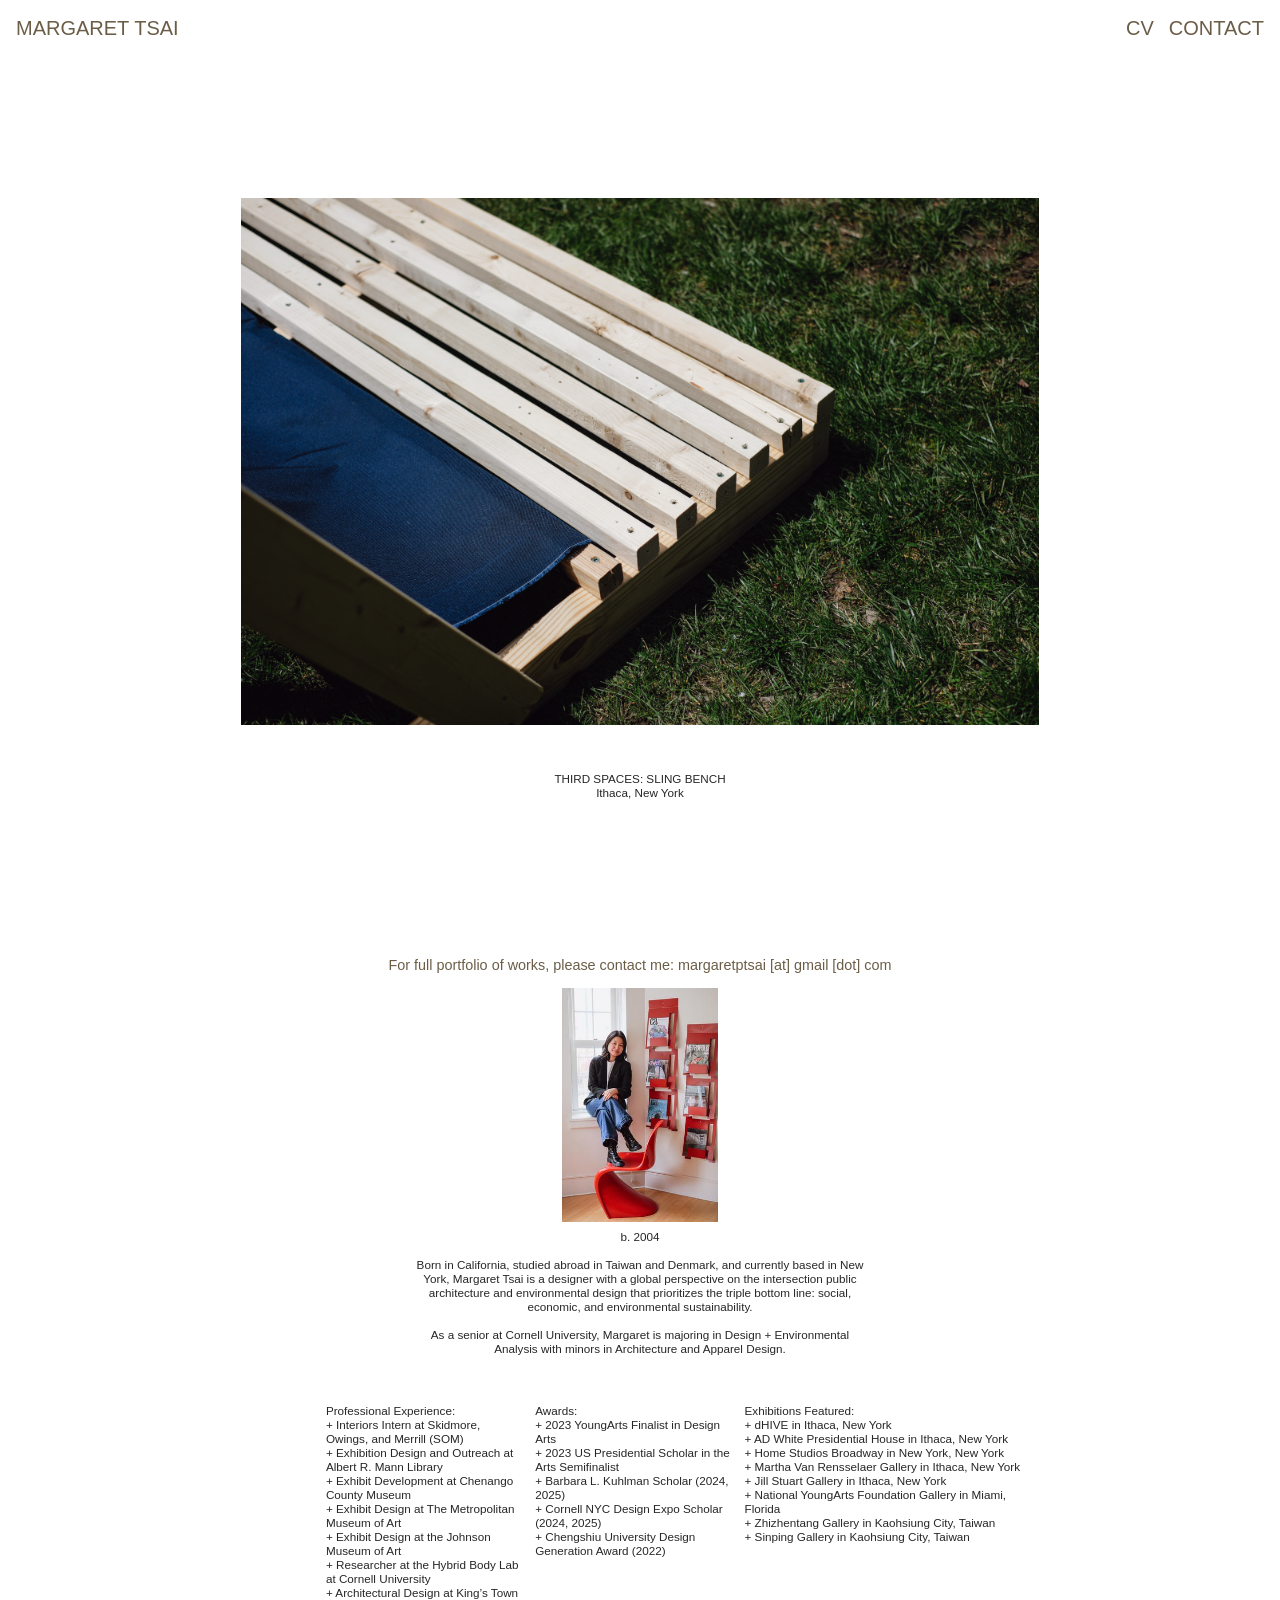
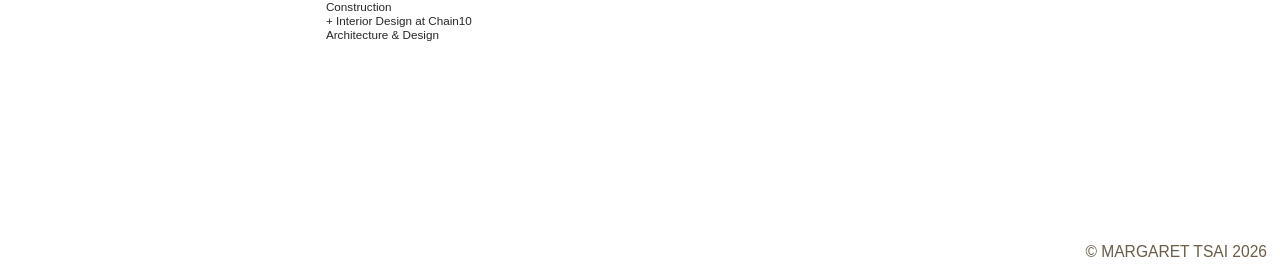
==== index.html @ 64386fed "first draft" ====
<!doctype html>
<html lang="en">
<head>
  <meta charset="utf-8">
  <meta name="viewport" content="width=device-width, initial-scale=1">
  <title>Margaret Tsai</title>
  <link rel="preconnect" href="https://fonts.googleapis.com">
  <link rel="preconnect" href="https://fonts.gstatic.com" crossorigin>
  <link href="https://fonts.googleapis.com/css2?family=Inter:wght@300;400&display=swap" rel="stylesheet">
  <link rel="stylesheet" href="css/style.css">
</head>
<body>
  <header class="site-header">
    <a class="site-title" href="index.html">MARGARET TSAI</a>
    <nav class="site-nav">
      <a href="cv.html">CV</a>
      <a href="contact.html">CONTACT</a>
    </nav>
  </header>

  <main id="top">
    <!--
      One carousel for all projects. Each .slide is one picture + its caption.
      To add pictures, copy a <figure class="slide"> block and change the src/caption.
    -->
    <section class="page">
      <div class="slideshow" tabindex="0" aria-roledescription="carousel" aria-label="Projects">
        <div class="slides">
          <figure class="slide">
            <img src="assets/images/sling-bench.png" alt="Third Spaces: Sling Bench">
            <figcaption class="caption">
              <span class="caption-title">THIRD SPACES: SLING BENCH</span>
              <span>Ithaca, New York</span>
            </figcaption>
          </figure>
          <figure class="slide">
            <img src="assets/images/snow-day.jpg" alt="What to Do on a Snow Day">
            <figcaption class="caption">
              <span class="caption-title">WHAT TO DO ON A SNOW DAY</span>
              <span>Ithaca, New York</span>
            </figcaption>
          </figure>
          <figure class="slide">
            <img src="assets/images/body-support-systems.jpg" alt="Body Support Systems">
            <figcaption class="caption">
              <span class="caption-title">BODY SUPPORT SYSTEMS</span>
              <span>3D print and concrete cast footwear</span>
            </figcaption>
          </figure>
          <figure class="slide">
            <img src="assets/images/madlyst-food-club.jpg" alt="Madlyst Food Club">
            <figcaption class="caption">
              <span class="caption-title">MADLYST FOOD CLUB</span>
              <span>55°41′34.75 N 12°37′5.17 E</span>
              <span>Refshaleøen, Copenhagen, Denmark</span>
            </figcaption>
          </figure>
          <figure class="slide">
            <img src="assets/images/cornell-study-space.jpg" alt="Cornell University Study Space">
            <figcaption class="caption">
              <span class="caption-title">CORNELL UNIVERSITY STUDY SPACE</span>
              <a href="https://geohack.toolforge.org/geohack.php?params=42_26_36_N_76_30_0_W" target="_blank" rel="noopener">42°26′36″N 76°30′0″W</a>
              <span>Ithaca, New York</span>
            </figcaption>
          </figure>
        </div>
      </div>
    </section>

    <p class="contact-note">For full portfolio of works, please contact me: margaretptsai [at] gmail [dot] com</p>

    <section class="page page--about" id="about">
      <div class="about-intro">
        <img src="assets/images/portrait.jpg" alt="Margaret Tsai">
        <div class="bio">
          <p>b. 2004</p>
          <p>Born in California, studied abroad in Taiwan and Denmark, and currently based in New York, Margaret Tsai is a designer with a global perspective on the intersection public architecture and environmental design that prioritizes the triple bottom line: social, economic, and environmental sustainability.</p>
          <p>As a senior at Cornell University, Margaret is majoring in Design + Environmental Analysis with minors in Architecture and Apparel Design.</p>
        </div>
      </div>

      <div class="about-lists">
        <div class="about-list about-list--experience">
          <p>Professional Experience:</p>
          <ul>
            <li>Interiors Intern at Skidmore, Owings, and Merrill (SOM)</li>
            <li>Exhibition Design and Outreach at Albert R. Mann Library</li>
            <li>Exhibit Development at Chenango County Museum</li>
            <li>Exhibit Design at The Metropolitan Museum of Art</li>
            <li>Exhibit Design at the Johnson Museum of Art</li>
            <li>Researcher at the Hybrid Body Lab at Cornell University</li>
            <li>Architectural Design at King’s Town Construction</li>
            <li>Interior Design at Chain10 Architecture &amp; Design</li>
          </ul>
        </div>
        <div class="about-list about-list--awards">
          <p>Awards:</p>
          <ul>
            <li>2023 YoungArts Finalist in Design Arts</li>
            <li>2023 US Presidential Scholar in the Arts Semifinalist</li>
            <li>Barbara L. Kuhlman Scholar (2024, 2025)</li>
            <li>Cornell NYC Design Expo Scholar (2024, 2025)</li>
            <li>Chengshiu University Design Generation Award (2022)</li>
          </ul>
        </div>
        <div class="about-list about-list--exhibitions">
          <p>Exhibitions Featured:</p>
          <ul>
            <li>dHIVE in Ithaca, New York</li>
            <li>AD White Presidential House in Ithaca, New York</li>
            <li>Home Studios Broadway in New York, New York</li>
            <li>Martha Van Rensselaer Gallery in Ithaca, New York</li>
            <li>Jill Stuart Gallery in Ithaca, New York</li>
            <li>National YoungArts Foundation Gallery in Miami, Florida</li>
            <li>Zhizhentang Gallery in Kaohsiung City, Taiwan</li>
            <li>Sinping Gallery in Kaohsiung City, Taiwan</li>
          </ul>
        </div>
      </div>
    </section>
  </main>

  <footer class="site-footer">
    <a href="#top">©</a> MARGARET TSAI 2026
  </footer>

  <script src="js/nav.js"></script>
  <script src="js/carousel.js"></script>
</body>
</html>
---- css/style.css ----
:root {
  --white: #ffffff;
  --black-85: rgba(0, 0, 0, 0.85);
  --clinker-75: rgba(58, 39, 10, 0.75);

  --font-1: "Helvetica Neue", Helvetica, Arial, sans-serif;
  --font-2: "Helvetica Neue", Helvetica, Arial, sans-serif;

  --page-pad: 12.96px;
  --frame-h: min(527.45px, 58.6vh);
  --frame-w: calc(var(--frame-h) * 1.5); /* carousel images are ~3:2 */
  --caption-gap: 46.65px;
}

*,
*::before,
*::after {
  box-sizing: border-box;
}

html {
  scroll-behavior: smooth;
}

body {
  position: relative; /* footer anchors to the bottom of the page */
  min-height: 100vh;
  margin: 0;
  background: var(--white);
  color: var(--black-85);
  font-family: var(--font-1);
  -webkit-font-smoothing: antialiased;
}

a {
  color: inherit;
  text-decoration: none;
}

p,
ul,
figure {
  margin: 0;
  padding: 0;
}

ul {
  list-style: none;
}

/* ---------- Header ---------- */

/* Three columns: [gutter | image | gutter]. Each label is centered in its gutter. */
.site-header {
  position: fixed;
  inset: 0 0 auto;
  z-index: 10;
  display: grid;
  grid-template-columns: 1fr min(var(--frame-w), calc(100% - 2 * var(--page-pad))) 1fr;
  align-items: center;
  height: 100vh;
  pointer-events: none;
  font-weight: 300;
  font-size: 28px;
  line-height: 33.6px;
  color: var(--clinker-75);
  white-space: nowrap;
}

.site-title {
  grid-column: 1;
  justify-self: center;
}

.site-nav {
  grid-column: 3;
  justify-self: center;
}

/* CV page: gutters line up with the outer columns of the CV grid */
.page-cv .site-header {
  grid-template-columns: repeat(4, 1fr);
  column-gap: 13px;
  padding: 0 var(--page-pad);
}

.page-cv .site-nav {
  grid-column: 4;
}

.site-header a {
  pointer-events: auto;
}

.site-nav {
  display: flex;
  gap: 0.75em;
}

/* ---------- Pages ---------- */

.page {
  display: flex;
  align-items: center;
  justify-content: center;
  min-height: 100vh;
  padding: var(--page-pad);
}

/* ---------- Slideshow ---------- */

/* Equal top/bottom padding keeps the picture + caption centered in the viewport;
   the bottom padding holds the slide counter. */
.slideshow {
  position: relative;
  width: 100%;
  padding-block: 60px;
}

.slideshow:focus {
  outline: none;
}

.slides {
  display: grid;
}

.slide {
  grid-area: 1 / 1;
  display: flex;
  flex-direction: column;
  align-items: center;
  gap: var(--caption-gap);
  opacity: 0;
  visibility: hidden;
  transition: opacity 0.6s ease, visibility 0.6s;
}

.slide.is-active {
  opacity: 1;
  visibility: visible;
}

.slide img {
  display: block;
  height: var(--frame-h);
  width: auto;
  max-width: 100%;
  object-fit: contain;
}

/* Captions sit above the click areas so links stay clickable */
.slide .caption {
  position: relative;
  z-index: 2;
}

/* Invisible left/right halves — click to go back/forward */
.slide-nav {
  position: absolute;
  top: 0;
  bottom: 0;
  z-index: 1;
  width: 50%;
  padding: 0;
  border: 0;
  background: none;
}

.slide-nav--prev {
  left: 0;
  cursor: w-resize;
}

.slide-nav--next {
  right: 0;
  cursor: e-resize;
}

.slide-nav:focus-visible {
  outline: 1px solid var(--clinker-75);
  outline-offset: -1px;
}

.slide-count {
  position: absolute;
  left: 0;
  right: 0;
  bottom: 24px;
  text-align: center;
  font-weight: 300;
  font-size: 11.7px;
  line-height: 14px;
}

/* ---------- Captions ---------- */

.caption {
  display: flex;
  flex-direction: column;
  align-items: center;
  text-align: center;
  font-weight: 300;
  font-size: 11.7px;
  line-height: 14px;
  color: var(--black-85);
}

.caption-title {
  font-weight: 400;
}

.caption a:hover {
  text-decoration: underline;
}

.contact-note {
  margin: 0;
  padding: 0 var(--page-pad);
  font-weight: 300;
  font-size: 14.4px;
  line-height: 18.66px;
  color: var(--clinker-75);
  text-align: center;
}

/* ---------- About ---------- */

.page--about {
  flex-direction: column;
  justify-content: flex-start;
  gap: 27.99px;
  padding-bottom: calc(var(--page-pad) + 60px);
  font-family: var(--font-2);
  font-size: 11.7px;
  line-height: 14px;
}

.about-intro {
  display: flex;
  flex-direction: column;
  align-items: center;
  gap: 8px;
  width: 100%;
  max-width: 457.5px;
  min-height: 388.5px;
}

.about-intro img {
  display: block;
  width: 156.37px;
  height: 234.57px;
  object-fit: cover;
}

.bio {
  display: flex;
  flex-direction: column;
  gap: 14px;
  text-align: center;
}

.about-lists {
  display: grid;
  grid-template-columns: 340fr 222.5fr 222.5fr 340fr 237.5fr;
  gap: 13px;
  width: 100%;
}

.about-list li::before {
  content: "+ ";
}

.about-list--experience { grid-column: 2; }
.about-list--awards { grid-column: 3; }
.about-list--exhibitions { grid-column: 4; }

/* ---------- CV ---------- */

.cv {
  display: grid;
  grid-template-columns: repeat(4, 1fr);
  align-content: center;
  gap: 13px;
  min-height: 100vh;
  padding: 48px var(--page-pad);
  font-family: var(--font-2);
  font-size: 10px;
  line-height: 12px;
  color: var(--black-85);
}

.cv-column {
  display: flex;
  flex-direction: column;
  gap: 10px;
}

.cv-column--left { grid-column: 2; }
.cv-column--right { grid-column: 3; }

.cv h2 {
  margin: 0;
  font: inherit;
  text-decoration: underline;
  text-underline-position: from-font;
}

/* ---------- Contact ---------- */

.contact {
  display: flex;
  align-items: center;
  justify-content: center;
  min-height: 100vh;
  padding: var(--page-pad);
}

/* Same type as the CV text */
.contact .contact-note {
  font-family: var(--font-2);
  font-weight: 400;
  font-size: 10px;
  line-height: 12px;
  color: var(--black-85);
}

/* ---------- Footer ---------- */

/* Sits in the bottom-right corner of the page (not the screen) */
.site-footer {
  position: absolute;
  right: 0;
  bottom: 0;
  padding: var(--page-pad);
  text-align: right;
  font-weight: 300;
  font-size: 15.6px;
  line-height: 18.66px;
  color: var(--clinker-75);
}

.site-footer a {
  font-weight: 400;
}

/* ---------- Small screens ---------- */

@media (max-width: 900px) {
  .about-lists {
    grid-template-columns: repeat(3, 1fr);
  }

  .about-list--experience { grid-column: 1; }
  .about-list--awards { grid-column: 2; }
  .about-list--exhibitions { grid-column: 3; }
}

/* Narrow layout: js/nav.js adds .nav-top to <html> when a side label can't fit
   in its gutter with 20px clear on each side. Nav moves to a top bar. */
.nav-top .site-header {
  position: sticky;
  top: 0;
  display: flex;
  justify-content: space-between;
  align-items: baseline;
  height: auto;
  padding: 16px;
  background: var(--white);
  font-size: 20px;
  line-height: 24px;
}

@media (max-width: 640px) {

  .page {
    min-height: auto;
    padding: 48px 16px;
  }

  .slide {
    gap: 20px;
  }

  .slide img {
    width: 100%;
    height: auto;
  }

  .about-lists {
    grid-template-columns: 1fr;
    gap: 24px;
  }

  .about-list--experience,
  .about-list--awards,
  .about-list--exhibitions {
    grid-column: 1;
  }

  .cv {
    grid-template-columns: 1fr;
    gap: 14px;
    padding: 48px 16px;
  }

  .cv-column--left,
  .cv-column--right {
    grid-column: 1;
  }

  .site-footer {
    position: static;
    padding: 16px;
  }
}
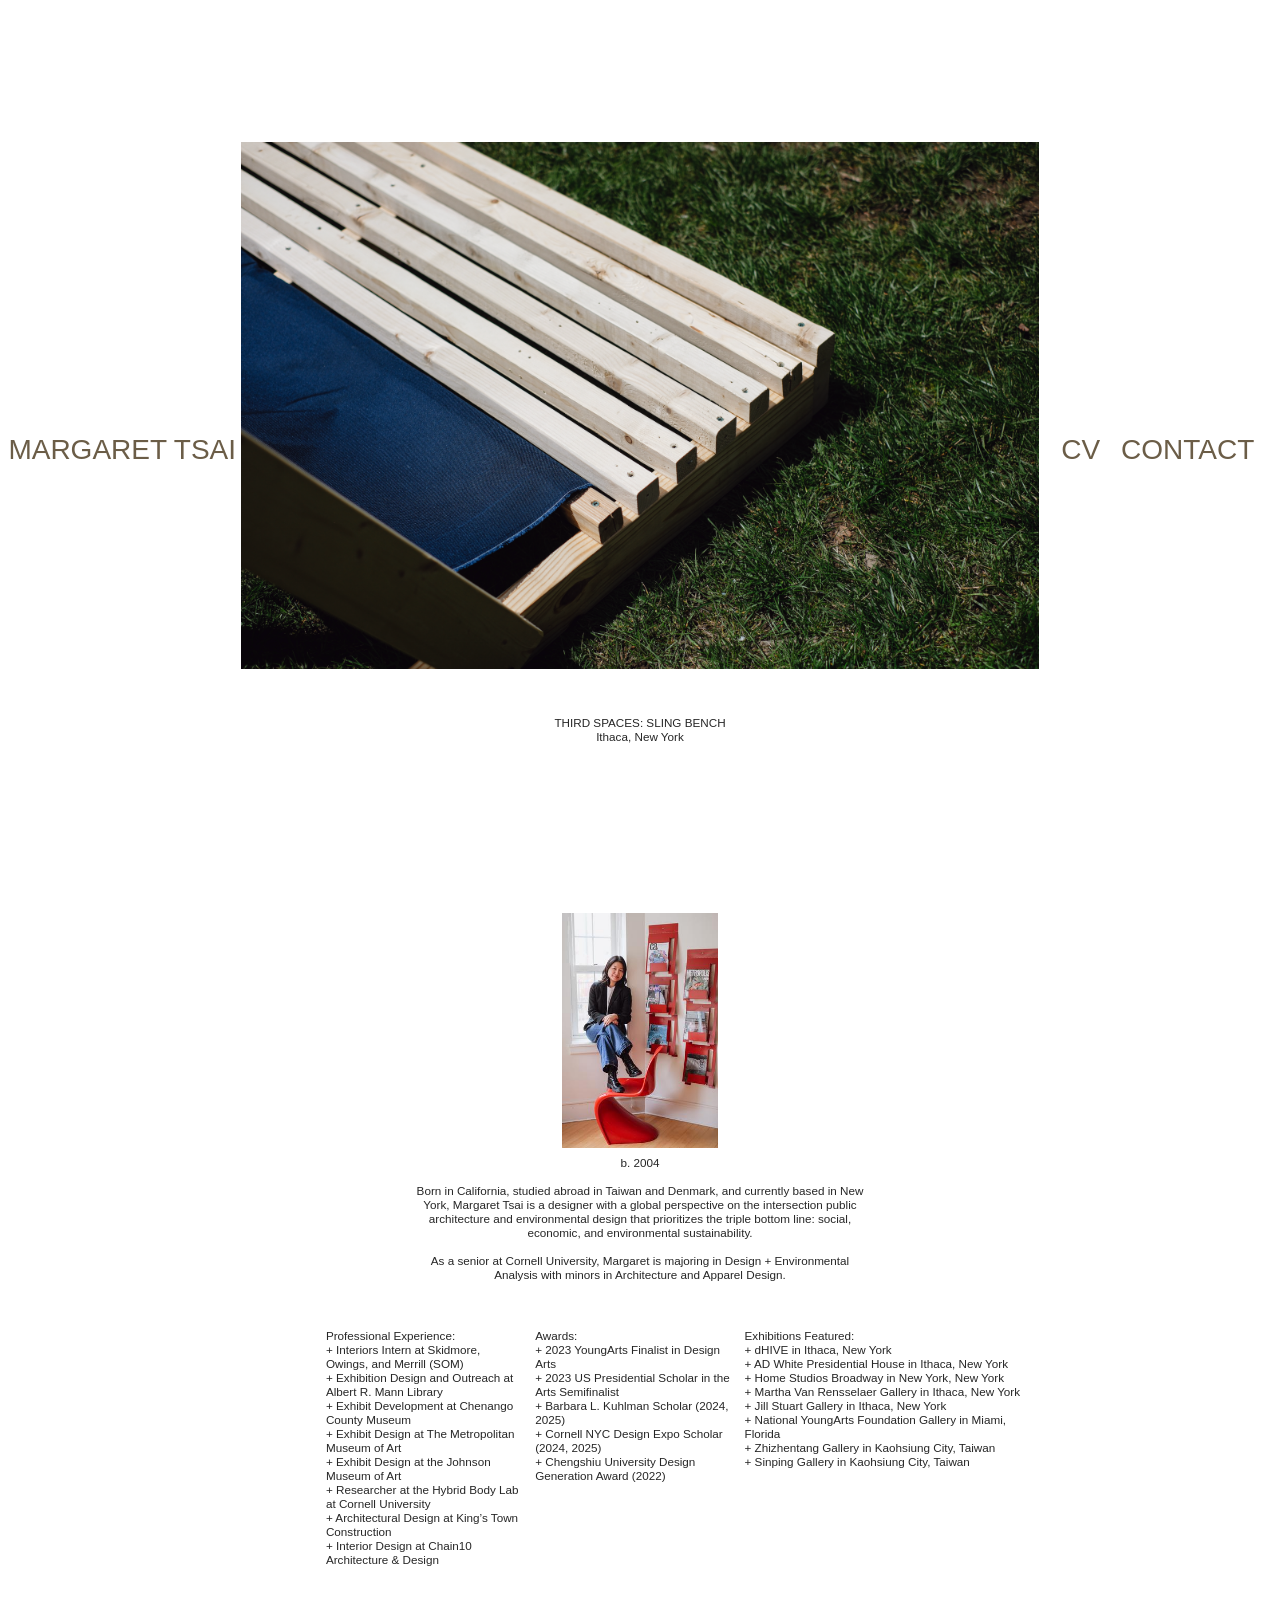
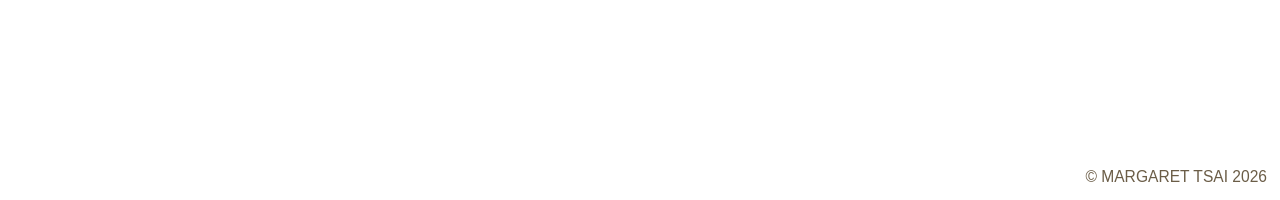
==== commit 02c9f43b: "Add CV layout styles and comment out contact note in index.html" ====
--- a/index.html
+++ b/index.html
@@ -67,7 +67,7 @@
       </div>
     </section>
 
-    <p class="contact-note">For full portfolio of works, please contact me: margaretptsai [at] gmail [dot] com</p>
+    <!-- <p class="contact-note">For full portfolio of works, please contact me: margaretptsai [at] gmail [dot] com</p> -->
 
     <section class="page page--about" id="about">
       <div class="about-intro">
@@ -124,7 +124,6 @@
     <a href="#top">©</a> MARGARET TSAI 2026
   </footer>
 
-  <script src="js/nav.js"></script>
   <script src="js/carousel.js"></script>
 </body>
 </html>
--- a/css/style.css
+++ b/css/style.css
@@ -371,6 +371,15 @@
   line-height: 24px;
 }
 
+/* CV in the narrow layout: two full-width columns, same side margin as the about section */
+.nav-top .cv {
+  grid-template-columns: 1fr 1fr;
+  padding-inline: var(--page-pad);
+}
+
+.nav-top .cv-column--left { grid-column: 1; }
+.nav-top .cv-column--right { grid-column: 2; }
+
 @media (max-width: 640px) {
 
   .page {
@@ -398,14 +407,17 @@
     grid-column: 1;
   }
 
-  .cv {
+  .cv,
+  .nav-top .cv {
     grid-template-columns: 1fr;
     gap: 14px;
     padding: 48px 16px;
   }
 
   .cv-column--left,
-  .cv-column--right {
+  .cv-column--right,
+  .nav-top .cv-column--left,
+  .nav-top .cv-column--right {
     grid-column: 1;
   }
 
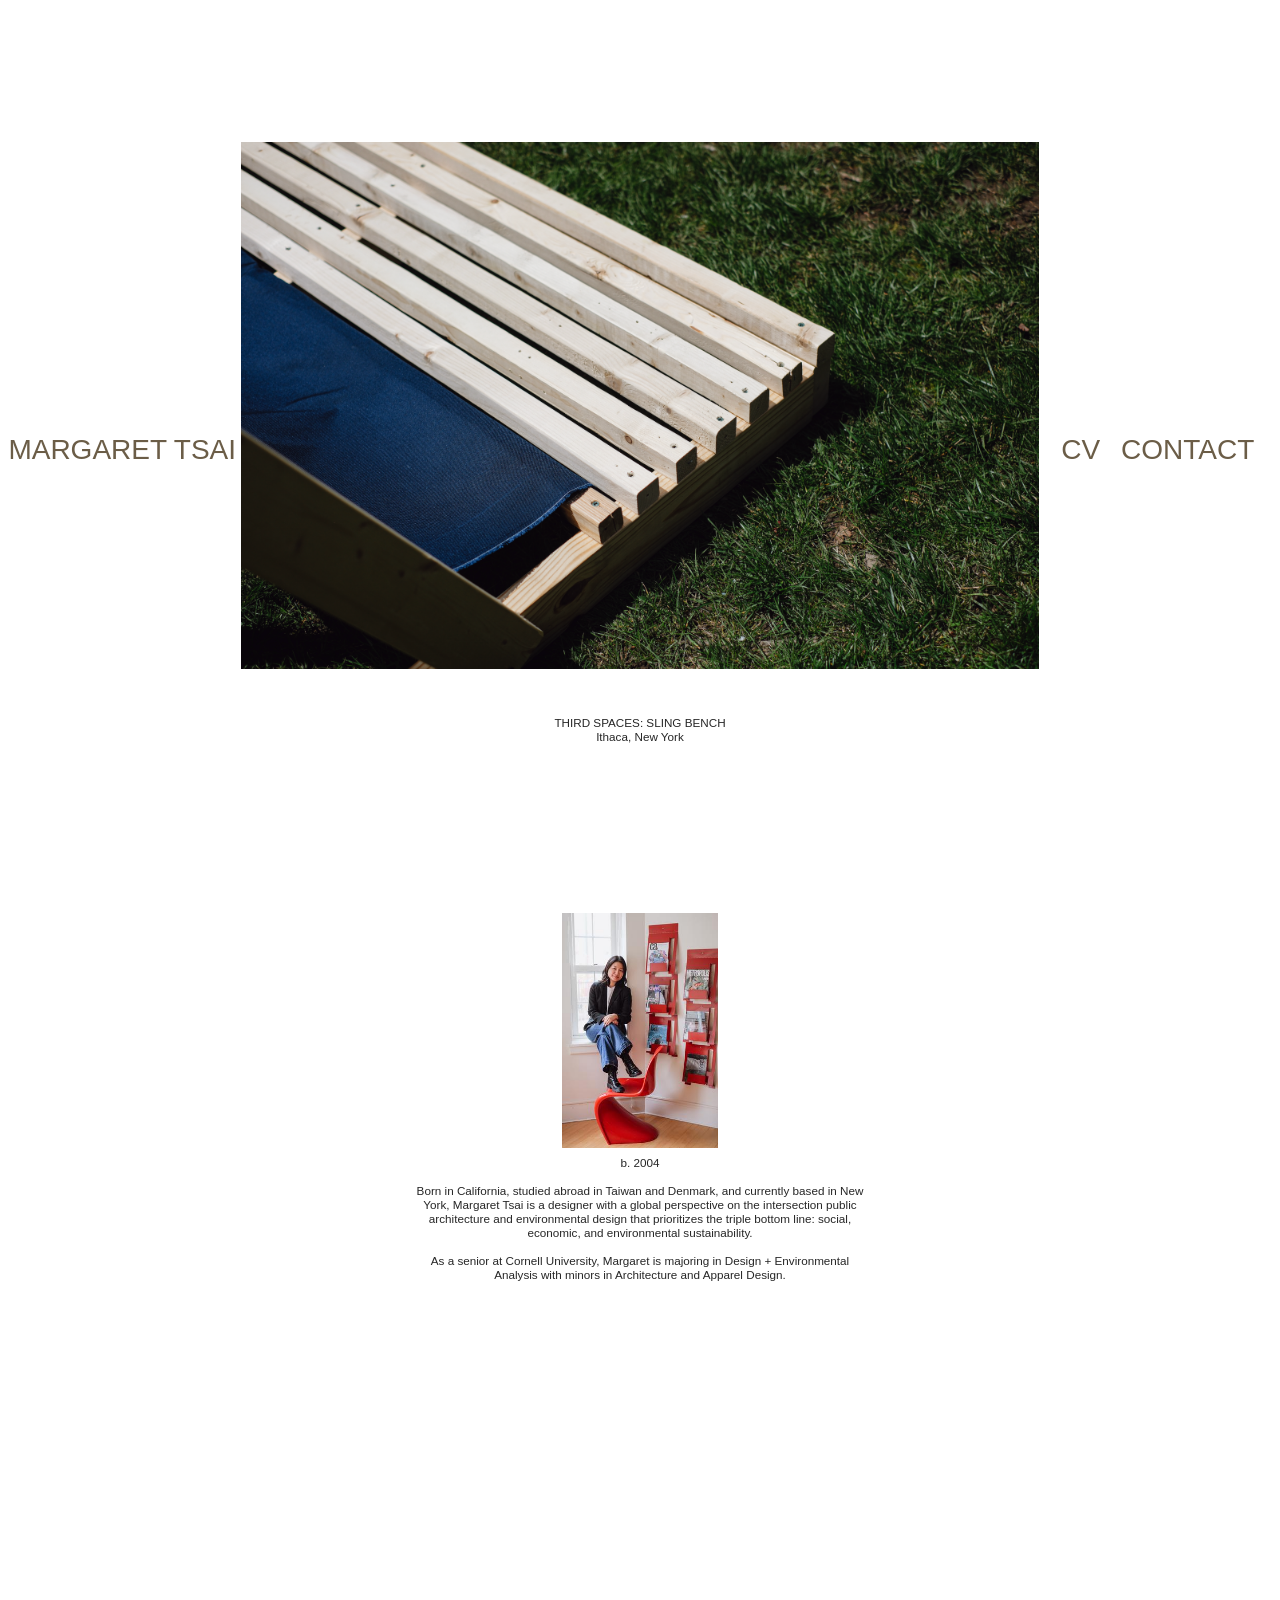
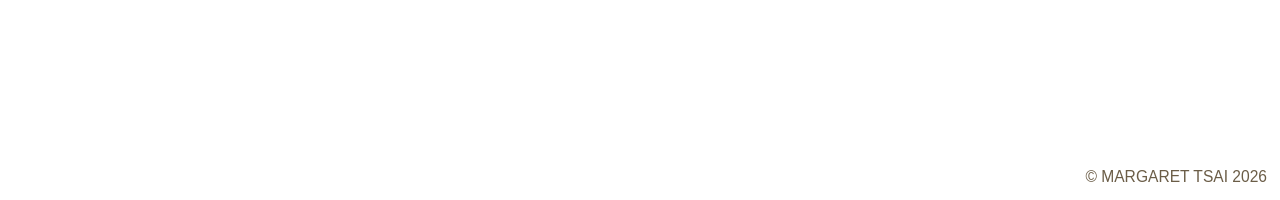
==== commit 35477b5a: "Update" ====
--- a/index.html
+++ b/index.html
@@ -8,6 +8,7 @@
   <link rel="preconnect" href="https://fonts.gstatic.com" crossorigin>
   <link href="https://fonts.googleapis.com/css2?family=Inter:wght@300;400&display=swap" rel="stylesheet">
   <link rel="stylesheet" href="css/style.css">
+  <link rel="icon" type="image/png" href="assets/images/favicon.png">
 </head>
 <body>
   <header class="site-header">
@@ -79,51 +80,11 @@
         </div>
       </div>
 
-      <div class="about-lists">
-        <div class="about-list about-list--experience">
-          <p>Professional Experience:</p>
-          <ul>
-            <li>Interiors Intern at Skidmore, Owings, and Merrill (SOM)</li>
-            <li>Exhibition Design and Outreach at Albert R. Mann Library</li>
-            <li>Exhibit Development at Chenango County Museum</li>
-            <li>Exhibit Design at The Metropolitan Museum of Art</li>
-            <li>Exhibit Design at the Johnson Museum of Art</li>
-            <li>Researcher at the Hybrid Body Lab at Cornell University</li>
-            <li>Architectural Design at King’s Town Construction</li>
-            <li>Interior Design at Chain10 Architecture &amp; Design</li>
-          </ul>
-        </div>
-        <div class="about-list about-list--awards">
-          <p>Awards:</p>
-          <ul>
-            <li>2023 YoungArts Finalist in Design Arts</li>
-            <li>2023 US Presidential Scholar in the Arts Semifinalist</li>
-            <li>Barbara L. Kuhlman Scholar (2024, 2025)</li>
-            <li>Cornell NYC Design Expo Scholar (2024, 2025)</li>
-            <li>Chengshiu University Design Generation Award (2022)</li>
-          </ul>
-        </div>
-        <div class="about-list about-list--exhibitions">
-          <p>Exhibitions Featured:</p>
-          <ul>
-            <li>dHIVE in Ithaca, New York</li>
-            <li>AD White Presidential House in Ithaca, New York</li>
-            <li>Home Studios Broadway in New York, New York</li>
-            <li>Martha Van Rensselaer Gallery in Ithaca, New York</li>
-            <li>Jill Stuart Gallery in Ithaca, New York</li>
-            <li>National YoungArts Foundation Gallery in Miami, Florida</li>
-            <li>Zhizhentang Gallery in Kaohsiung City, Taiwan</li>
-            <li>Sinping Gallery in Kaohsiung City, Taiwan</li>
-          </ul>
-        </div>
-      </div>
-    </section>
-  </main>
-
   <footer class="site-footer">
     <a href="#top">©</a> MARGARET TSAI 2026
   </footer>
 
   <script src="js/carousel.js"></script>
+  <script src="js/protect-images.js"></script>
 </body>
 </html>
--- a/css/style.css
+++ b/css/style.css
@@ -426,3 +426,11 @@
     padding: 16px;
   }
 }
+
+/* Discourage saving images (drag, iOS long-press menu, selection) */
+img {
+  -webkit-user-drag: none;
+  user-select: none;
+  -webkit-user-select: none;
+  -webkit-touch-callout: none;
+}
